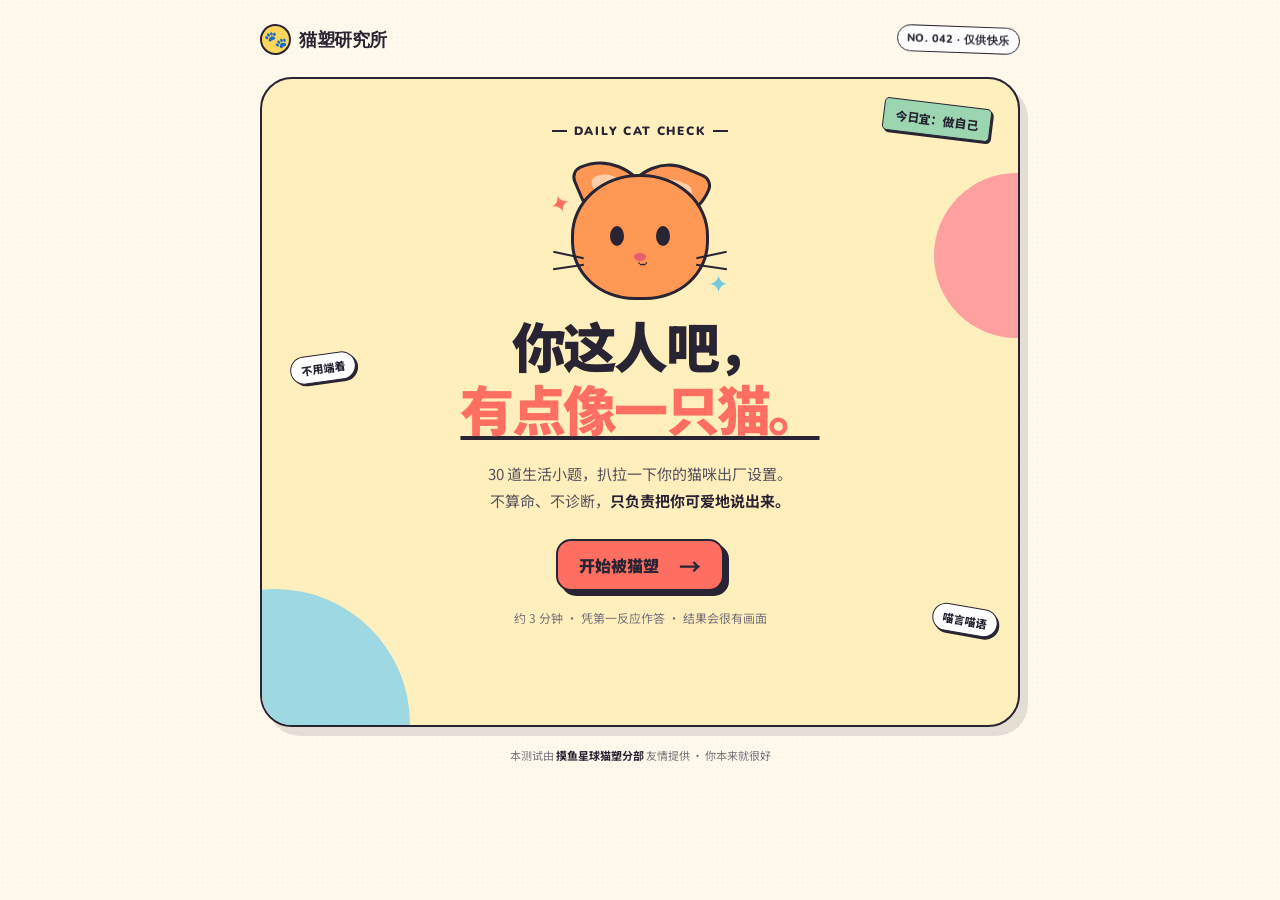
==== index.html @ be6c3469 "Add files via upload" ====
<!doctype html>
<html lang="zh-CN">
  <head>
    <meta charset="UTF-8" />
    <meta name="viewport" content="width=device-width, initial-scale=1.0" />
    <meta name="theme-color" content="#ff6f61" />
    <meta
      name="description"
      content="30 道日常小题，测测你是哪一种猫咪人格。仅供快乐参考。"
    />
    <title>今日份猫塑报告 · 猫咪人格测试</title>
    <link rel="preconnect" href="https://fonts.googleapis.com" />
    <link rel="preconnect" href="https://fonts.gstatic.com" crossorigin />
    <link
      href="https://fonts.googleapis.com/css2?family=Nunito:wght@600;700;800;900&family=Noto+Sans+SC:wght@400;500;600;700;800;900&display=swap"
      rel="stylesheet"
    />
    <link rel="stylesheet" href="styles.css" />
  </head>
  <body>
    <div class="grain" aria-hidden="true"></div>
    <main class="page-shell">
      <header class="site-header">
        <a class="brand" href="#top" aria-label="回到首页">
          <span class="brand-mark">🐾</span>
          <span>猫塑研究所</span>
        </a>
        <span class="header-tag">NO. 042 · 仅供快乐</span>
      </header>

      <section class="panel intro-panel view is-active" id="intro-view" aria-labelledby="main-title">
        <div class="sticker sticker-top">今日宜：做自己</div>
        <p class="eyebrow"><span></span> DAILY CAT CHECK <span></span></p>
        <div class="hero-cat" aria-hidden="true">
          <div class="cat-ear ear-left"></div>
          <div class="cat-ear ear-right"></div>
          <div class="cat-face">
            <i class="eye eye-left"></i><i class="eye eye-right"></i>
            <i class="nose"></i>
            <i class="whisker w1"></i><i class="whisker w2"></i>
            <i class="whisker w3"></i><i class="whisker w4"></i>
          </div>
          <div class="sparkle sparkle-one">✦</div>
          <div class="sparkle sparkle-two">✦</div>
        </div>
        <h1 id="main-title">你这人吧，<br /><em>有点像一只猫。</em></h1>
        <p class="intro-copy">30 道生活小题，扒拉一下你的猫咪出厂设置。<br />不算命、不诊断，<b>只负责把你可爱地说出来。</b></p>
        <button class="primary-button" id="start-button" type="button">
          <span>开始被猫塑</span><b>→</b>
        </button>
        <p class="tiny-note">约 3 分钟 · 凭第一反应作答 · 结果会很有画面</p>
        <div class="floating-label label-left">不用端着</div>
        <div class="floating-label label-right">喵言喵语</div>
      </section>

      <section class="panel quiz-panel view" id="quiz-view" aria-live="polite" aria-labelledby="question-title">
        <div class="quiz-topbar">
          <button class="back-button" id="back-button" type="button" aria-label="上一题">←</button>
          <div class="progress-wrap">
            <div class="progress-meta"><span id="question-count">01 / 30</span><span id="progress-text">刚进猫门</span></div>
            <div class="progress-track"><div class="progress-value" id="progress-value"></div></div>
          </div>
          <span class="paws" aria-hidden="true">🐾</span>
        </div>
        <div class="question-card" id="question-card">
          <div class="question-number" id="question-number">Q01</div>
          <h2 id="question-title"></h2>
          <p class="question-hint">第一反应，别让理智开会。</p>
          <div class="options" id="options" role="radiogroup" aria-label="答案选项"></div>
        </div>
      </section>

      <section class="panel result-panel view" id="result-view" aria-labelledby="result-title">
        <div class="result-topline"><span>你的猫塑报告已送达</span><i></i><span>请查收</span></div>
        <div class="result-badge" id="result-badge">MOOD: 软乎乎</div>
        <div class="result-cat" id="result-cat" aria-hidden="true">🐈</div>
        <p class="result-kicker">你是</p>
        <h2 id="result-title">一只猫咪</h2>
        <p class="result-subtitle" id="result-subtitle"></p>
        <div class="result-card">
          <span class="quote-mark">“</span>
          <p id="result-description"></p>
        </div>
        <div class="tip-section">
          <p class="section-label">给这只猫的投喂建议</p>
          <ul id="result-tips"></ul>
        </div>
        <div class="mix-section">
          <div class="mix-heading"><span>你的猫咪配方</span><small>偶尔串台也很正常</small></div>
          <div id="mix-bars"></div>
        </div>
        <div class="result-actions">
          <button class="secondary-button" id="restart-button" type="button">再测一次 ↻</button>
          <button class="primary-button compact" id="share-button" type="button">复制我的报告</button>
        </div>
        <p class="share-status" id="share-status" role="status"></p>
      </section>
    </main>
    <footer>本测试由 <b>摸鱼星球猫塑分部</b> 友情提供 · 你本来就很好</footer>
    <script src="script.js"></script>
  </body>
</html>
---- styles.css ----
:root {
  --ink: #292433;
  --paper: #fff9ec;
  --cream: #fff2d5;
  --coral: #ff6f61;
  --orange: #ff9d42;
  --yellow: #ffd65c;
  --blue: #77c8dc;
  --mint: #9bd6b1;
  --line: rgba(41, 36, 51, 0.16);
  --shadow: 5px 5px 0 var(--ink);
  --soft-shadow: 8px 9px 0 rgba(41, 36, 51, 0.12);
}

* { box-sizing: border-box; }
html { min-height: 100%; }
body {
  min-width: 320px;
  min-height: 100vh;
  margin: 0;
  color: var(--ink);
  background: var(--paper);
  font-family: "Noto Sans SC", system-ui, sans-serif;
  overflow-x: hidden;
}
button { font: inherit; }
.grain {
  position: fixed; inset: 0; z-index: -1; opacity: .28; pointer-events: none;
  background-image: radial-gradient(rgba(41,36,51,.14) .65px, transparent .8px);
  background-size: 5px 5px;
}
.page-shell { width: min(100% - 32px, 760px); margin: 0 auto; padding: 24px 0 20px; }
.site-header { display: flex; align-items: center; justify-content: space-between; margin-bottom: 22px; }
.brand { color: var(--ink); display: flex; align-items: center; gap: 8px; font-family: Nunito, sans-serif; font-size: 18px; font-weight: 900; text-decoration: none; letter-spacing: -.5px; }
.brand-mark { display: grid; width: 31px; height: 31px; place-items: center; border: 2px solid var(--ink); border-radius: 50%; background: var(--yellow); transform: rotate(-12deg); }
.header-tag { padding: 5px 9px; border: 1.5px solid var(--ink); border-radius: 20px; font: 800 11px Nunito, sans-serif; letter-spacing: .4px; transform: rotate(2deg); background: #fff; }
.panel { display: none; min-height: 650px; position: relative; overflow: hidden; }
.panel.is-active { display: flex; animation: appear .4s ease both; }
@keyframes appear { from { opacity: 0; transform: translateY(12px); } to { opacity: 1; transform: none; } }

/* Intro */
.intro-panel { align-items: center; flex-direction: column; padding: 44px 28px 35px; text-align: center; border: 2px solid var(--ink); border-radius: 32px; background: #ffefbd; box-shadow: var(--soft-shadow); }
.intro-panel::before, .intro-panel::after { content: ""; position: absolute; border-radius: 50%; z-index: 0; }
.intro-panel::before { width: 270px; height: 270px; left: -122px; bottom: -134px; background: #9ed9e3; }
.intro-panel::after { width: 165px; height: 165px; right: -81px; top: 94px; background: #ffa0a0; }
.intro-panel > * { position: relative; z-index: 1; }
.sticker { position: absolute !important; top: 24px; right: 27px; padding: 7px 11px; border: 1.5px solid var(--ink); border-radius: 5px; background: var(--mint); font-size: 12px; font-weight: 800; transform: rotate(7deg); box-shadow: 2px 2px 0 var(--ink); }
.eyebrow { display: flex; align-items: center; gap: 7px; margin: 0; font: 900 12px Nunito, sans-serif; letter-spacing: 1.7px; }
.eyebrow span { display: block; width: 15px; height: 2px; background: var(--ink); }
.hero-cat { width: 176px; height: 156px; margin: 10px 0 8px; position: relative; }
.cat-face { position: absolute; width: 138px; height: 126px; top: 25px; left: 19px; border: 3px solid var(--ink); border-radius: 49% 49% 46% 46%; background: #ff9855; z-index: 2; }
.cat-ear { position: absolute; width: 64px; height: 77px; top: 6px; border: 3px solid var(--ink); border-radius: 14px 58px 10px 53px; background: #ff9855; z-index: 1; }
.ear-left { left: 29px; transform: rotate(-23deg); }.ear-right { right: 29px; transform: rotate(113deg); }
.cat-ear::after { content: ""; position: absolute; width: 30px; height: 39px; inset: 13px; border-radius: 9px 30px 9px 30px; background: #ffcfac; }
.eye { position: absolute; top: 49px; width: 14px; height: 20px; border-radius: 50%; background: var(--ink); }.eye-left { left: 36px; }.eye-right { right: 36px; }
.nose { position: absolute; width: 12px; height: 8px; top: 76px; left: 60px; border-radius: 50% 50% 55% 55%; background: #e65c70; }
.nose::after { content: "⌣"; position: absolute; top: -1px; left: 3px; font-style: normal; font-size: 23px; line-height: 18px; }
.whisker { position: absolute; width: 31px; height: 2px; top: 77px; background: var(--ink); }.w1 { left: -21px; transform: rotate(12deg); }.w2 { left: -21px; top: 89px; transform: rotate(-8deg); }.w3 { right: -21px; transform: rotate(-12deg); }.w4 { right: -21px; top: 89px; transform: rotate(8deg); }
.sparkle { position: absolute; color: var(--coral); font-size: 25px; font-weight: 900; }.sparkle-one { left: -3px; top: 35px; transform: rotate(-19deg); }.sparkle-two { right: -1px; bottom: 5px; color: var(--blue); }
h1 { max-width: 570px; margin: 0; font-size: clamp(33px, 7vw, 54px); line-height: 1.17; letter-spacing: -2.7px; font-weight: 900; }
h1 em { color: var(--coral); font-style: normal; text-decoration: underline 4px var(--ink); text-underline-offset: 5px; }
.intro-copy { margin: 21px 0 25px; color: #56505d; font-size: 15px; line-height: 1.8; }.intro-copy b { color: var(--ink); }
.primary-button, .secondary-button { min-height: 52px; border: 2px solid var(--ink); border-radius: 15px; padding: 0 21px; cursor: pointer; font-weight: 900; transition: transform .16s ease, box-shadow .16s ease; }
.primary-button { display: inline-flex; align-items: center; justify-content: center; gap: 20px; color: var(--ink); background: var(--coral); box-shadow: var(--shadow); }.primary-button b { font-size: 22px; line-height: 1; }.primary-button:hover, .secondary-button:hover { transform: translate(2px, 2px); box-shadow: 2px 2px 0 var(--ink); }.primary-button:active, .secondary-button:active { transform: translate(5px, 5px); box-shadow: none; }
.tiny-note { margin: 18px 0 0; color: #77717b; font-size: 12px; }.floating-label { position: absolute !important; padding: 5px 10px; border: 1.5px solid var(--ink); border-radius: 20px; background: white; font-size: 11px; font-weight: 800; box-shadow: 2px 2px 0 var(--ink); }.label-left { left: 28px; top: 275px; transform: rotate(-8deg); }.label-right { right: 20px; bottom: 91px; transform: rotate(10deg); }

/* Quiz */
.quiz-panel { flex-direction: column; padding: 28px; border: 2px solid var(--ink); border-radius: 32px; background: #fff; box-shadow: var(--soft-shadow); }
.quiz-topbar { display: grid; grid-template-columns: 42px 1fr 28px; align-items: center; gap: 13px; }.back-button { width: 42px; height: 42px; border: 1.5px solid var(--ink); border-radius: 50%; background: var(--cream); cursor: pointer; font-weight: 900; font-size: 20px; transition: transform .15s; }.back-button:disabled { opacity: .35; cursor: default; }.back-button:not(:disabled):hover { transform: translateX(-3px); }
.progress-meta { display: flex; justify-content: space-between; margin-bottom: 7px; font: 800 12px Nunito, sans-serif; }.progress-meta span:last-child { color: var(--coral); }.progress-track { height: 9px; overflow: hidden; border: 1.5px solid var(--ink); border-radius: 50px; background: #f3eee5; }.progress-value { width: 3.33%; height: 100%; border-radius: inherit; background: var(--coral); transition: width .35s ease; }.paws { font-size: 20px; transform: rotate(-18deg); }
.question-card { width: 100%; max-width: 570px; margin: auto; padding: 19px 0 10px; }.question-number { display: inline-flex; margin-bottom: 16px; padding: 5px 9px; border-radius: 7px; color: white; background: var(--ink); font: 800 12px Nunito, sans-serif; letter-spacing: 1px; }.question-card h2 { min-height: 74px; margin: 0; font-size: clamp(25px, 5.5vw, 36px); line-height: 1.32; letter-spacing: -1.6px; }.question-hint { margin: 9px 0 25px; color: #817985; font-size: 13px; }
.options { display: grid; gap: 12px; }.option { display: flex; align-items: center; width: 100%; min-height: 59px; padding: 11px 15px; border: 1.7px solid var(--ink); border-radius: 16px; color: var(--ink); background: #fffdf8; box-shadow: 3px 3px 0 rgba(41,36,51,.13); cursor: pointer; text-align: left; transition: transform .16s ease, background .16s ease, box-shadow .16s ease; }.option:hover { background: var(--cream); transform: translate(-2px, -2px); box-shadow: 5px 5px 0 var(--ink); }.option.selected { background: var(--yellow); transform: translate(2px, 2px); box-shadow: 1px 1px 0 var(--ink); }.option-letter { flex: 0 0 26px; display: grid; width: 26px; height: 26px; place-items: center; margin-right: 11px; border: 1.5px solid var(--ink); border-radius: 50%; background: #fff; font: 900 12px Nunito, sans-serif; }.option-text { font-size: 15px; line-height: 1.45; font-weight: 600; }

/* Result */
.result-panel { align-items: center; flex-direction: column; padding: 30px 28px 28px; border: 2px solid var(--ink); border-radius: 32px; background: #fcf9f0; box-shadow: var(--soft-shadow); text-align: center; }.result-panel::before { content: ""; position: absolute; width: 280px; height: 280px; right: -130px; top: 88px; border-radius: 50%; background: #ffd6bd; }.result-panel > * { position: relative; z-index: 1; }.result-topline { display: flex; width: 100%; align-items: center; justify-content: center; gap: 9px; color: #6e6772; font: 800 11px Nunito, sans-serif; letter-spacing: .5px; }.result-topline i { width: 28px; height: 1px; background: var(--ink); }.result-badge { margin-top: 16px; padding: 6px 12px; border: 1.5px solid var(--ink); border-radius: 20px; background: var(--yellow); box-shadow: 2px 2px 0 var(--ink); font: 900 11px Nunito, sans-serif; letter-spacing: 1px; transform: rotate(-3deg); }.result-cat { display: grid; width: 116px; height: 116px; place-items: center; margin: 15px 0 1px; border: 2px solid var(--ink); border-radius: 41% 51% 45% 49%; background: var(--orange); box-shadow: 5px 5px 0 var(--ink); font-size: 62px; transform: rotate(-4deg); }.result-kicker { margin: 0; color: var(--coral); font-size: 13px; font-weight: 800; }.result-panel h2 { margin: 3px 0 0; font-size: clamp(32px, 7vw, 46px); line-height: 1.2; letter-spacing: -2px; }.result-subtitle { margin: 9px 0 17px; font-size: 14px; font-weight: 700; }.result-card { width: 100%; padding: 15px 20px 16px 27px; border: 1.5px solid var(--ink); border-radius: 17px; background: white; text-align: left; box-shadow: 3px 3px 0 rgba(41,36,51,.13); }.quote-mark { position: absolute; margin: -8px 0 0 -17px; color: var(--coral); font: 900 43px Georgia, serif; }.result-card p { margin: 0; font-size: 14px; line-height: 1.8; }.tip-section, .mix-section { width: 100%; text-align: left; }.tip-section { margin-top: 21px; }.section-label { margin: 0 0 9px; font-size: 13px; font-weight: 900; }.tip-section ul { display: grid; gap: 7px; padding: 0; margin: 0; list-style: none; }.tip-section li { padding: 8px 10px; border-radius: 10px; background: #eaf5e9; font-size: 13px; line-height: 1.55; }.tip-section li::before { content: "🐟"; margin-right: 7px; font-size: 13px; }.mix-section { margin-top: 21px; }.mix-heading { display: flex; align-items: baseline; justify-content: space-between; margin-bottom: 9px; font-size: 13px; font-weight: 900; }.mix-heading small { color: #867f88; font-size: 10px; font-weight: 600; }.mix-row { display: grid; grid-template-columns: 64px 1fr 34px; align-items: center; gap: 8px; margin-top: 7px; font-size: 11px; font-weight: 700; }.mix-track { height: 9px; overflow: hidden; border-radius: 10px; background: #e8e2d7; }.mix-fill { height: 100%; border-radius: inherit; transition: width .8s cubic-bezier(.34,1.56,.64,1); }.mix-row b { font-family: Nunito, sans-serif; text-align: right; }
.result-actions { display: flex; width: 100%; gap: 10px; margin-top: 25px; }.result-actions button { flex: 1; padding: 0 10px; font-size: 13px; white-space: nowrap; }.secondary-button { background: #fff; box-shadow: 3px 3px 0 var(--ink); }.primary-button.compact { gap: 0; min-height: 48px; box-shadow: 3px 3px 0 var(--ink); }.share-status { min-height: 18px; margin: 11px 0 0; color: #4a855c; font-size: 12px; font-weight: 700; }
footer { padding-bottom: 20px; color: #77717a; text-align: center; font-size: 11px; } footer b { color: var(--ink); }

@media (max-width: 480px) { .page-shell { width: min(100% - 20px, 760px); padding-top: 12px; }.site-header { margin-bottom: 13px; }.header-tag { font-size: 9px; }.panel { min-height: 610px; border-radius: 25px; }.intro-panel { padding: 40px 20px 30px; }.sticker { top: 18px; right: 15px; }.label-left { left: 12px; top: 264px; }.label-right { right: 12px; bottom: 77px; }.quiz-panel, .result-panel { padding: 22px 18px; }.question-card h2 { min-height: 91px; }.option { min-height: 55px; }.option-text { font-size: 14px; }.result-actions { gap: 8px; }.result-actions button { font-size: 12px; } }
@media (prefers-reduced-motion: reduce) { *, *::before, *::after { animation-duration: .01ms !important; transition-duration: .01ms !important; } }
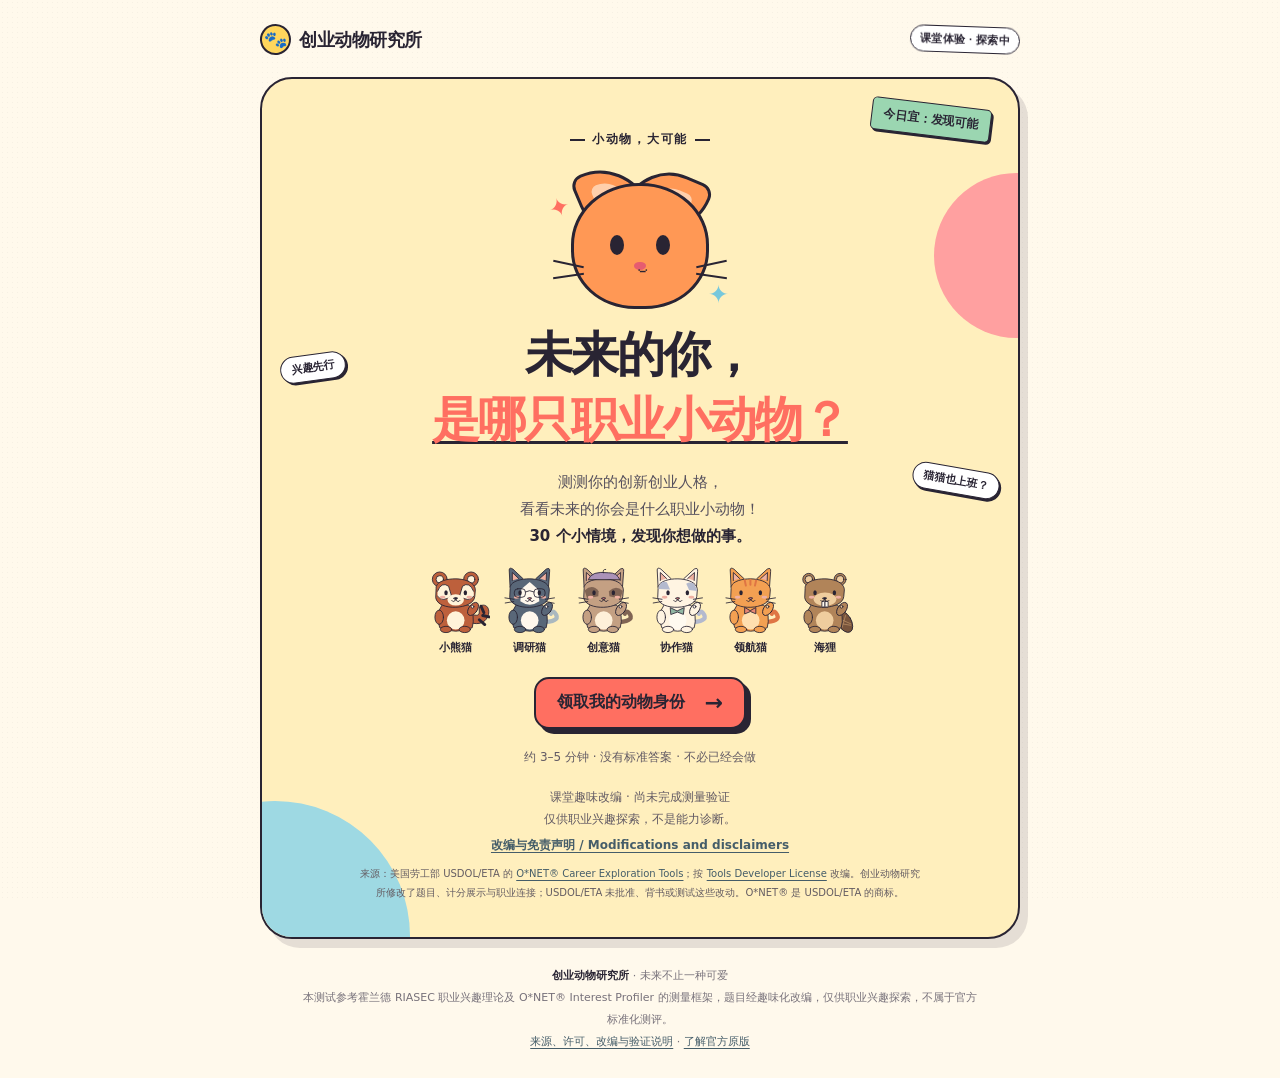
==== commit 2c46f156: "Add files via upload" ====
--- a/index.html
+++ b/index.html
@@ -1,102 +1,130 @@
-<!doctype html>
-<html lang="zh-CN">
-  <head>
-    <meta charset="UTF-8" />
-    <meta name="viewport" content="width=device-width, initial-scale=1.0" />
-    <meta name="theme-color" content="#ff6f61" />
-    <meta
-      name="description"
-      content="30 道日常小题，测测你是哪一种猫咪人格。仅供快乐参考。"
-    />
-    <title>今日份猫塑报告 · 猫咪人格测试</title>
-    <link rel="preconnect" href="https://fonts.googleapis.com" />
-    <link rel="preconnect" href="https://fonts.gstatic.com" crossorigin />
-    <link
-      href="https://fonts.googleapis.com/css2?family=Nunito:wght@600;700;800;900&family=Noto+Sans+SC:wght@400;500;600;700;800;900&display=swap"
-      rel="stylesheet"
-    />
-    <link rel="stylesheet" href="styles.css" />
-  </head>
-  <body>
-    <div class="grain" aria-hidden="true"></div>
-    <main class="page-shell">
-      <header class="site-header">
-        <a class="brand" href="#top" aria-label="回到首页">
-          <span class="brand-mark">🐾</span>
-          <span>猫塑研究所</span>
-        </a>
-        <span class="header-tag">NO. 042 · 仅供快乐</span>
-      </header>
-
-      <section class="panel intro-panel view is-active" id="intro-view" aria-labelledby="main-title">
-        <div class="sticker sticker-top">今日宜：做自己</div>
-        <p class="eyebrow"><span></span> DAILY CAT CHECK <span></span></p>
-        <div class="hero-cat" aria-hidden="true">
-          <div class="cat-ear ear-left"></div>
-          <div class="cat-ear ear-right"></div>
-          <div class="cat-face">
-            <i class="eye eye-left"></i><i class="eye eye-right"></i>
-            <i class="nose"></i>
-            <i class="whisker w1"></i><i class="whisker w2"></i>
-            <i class="whisker w3"></i><i class="whisker w4"></i>
-          </div>
-          <div class="sparkle sparkle-one">✦</div>
-          <div class="sparkle sparkle-two">✦</div>
-        </div>
-        <h1 id="main-title">你这人吧，<br /><em>有点像一只猫。</em></h1>
-        <p class="intro-copy">30 道生活小题，扒拉一下你的猫咪出厂设置。<br />不算命、不诊断，<b>只负责把你可爱地说出来。</b></p>
-        <button class="primary-button" id="start-button" type="button">
-          <span>开始被猫塑</span><b>→</b>
-        </button>
-        <p class="tiny-note">约 3 分钟 · 凭第一反应作答 · 结果会很有画面</p>
-        <div class="floating-label label-left">不用端着</div>
-        <div class="floating-label label-right">喵言喵语</div>
-      </section>
-
-      <section class="panel quiz-panel view" id="quiz-view" aria-live="polite" aria-labelledby="question-title">
-        <div class="quiz-topbar">
-          <button class="back-button" id="back-button" type="button" aria-label="上一题">←</button>
-          <div class="progress-wrap">
-            <div class="progress-meta"><span id="question-count">01 / 30</span><span id="progress-text">刚进猫门</span></div>
-            <div class="progress-track"><div class="progress-value" id="progress-value"></div></div>
-          </div>
-          <span class="paws" aria-hidden="true">🐾</span>
-        </div>
-        <div class="question-card" id="question-card">
-          <div class="question-number" id="question-number">Q01</div>
-          <h2 id="question-title"></h2>
-          <p class="question-hint">第一反应，别让理智开会。</p>
-          <div class="options" id="options" role="radiogroup" aria-label="答案选项"></div>
-        </div>
-      </section>
-
-      <section class="panel result-panel view" id="result-view" aria-labelledby="result-title">
-        <div class="result-topline"><span>你的猫塑报告已送达</span><i></i><span>请查收</span></div>
-        <div class="result-badge" id="result-badge">MOOD: 软乎乎</div>
-        <div class="result-cat" id="result-cat" aria-hidden="true">🐈</div>
-        <p class="result-kicker">你是</p>
-        <h2 id="result-title">一只猫咪</h2>
-        <p class="result-subtitle" id="result-subtitle"></p>
-        <div class="result-card">
-          <span class="quote-mark">“</span>
-          <p id="result-description"></p>
-        </div>
-        <div class="tip-section">
-          <p class="section-label">给这只猫的投喂建议</p>
-          <ul id="result-tips"></ul>
-        </div>
-        <div class="mix-section">
-          <div class="mix-heading"><span>你的猫咪配方</span><small>偶尔串台也很正常</small></div>
-          <div id="mix-bars"></div>
-        </div>
-        <div class="result-actions">
-          <button class="secondary-button" id="restart-button" type="button">再测一次 ↻</button>
-          <button class="primary-button compact" id="share-button" type="button">复制我的报告</button>
-        </div>
-        <p class="share-status" id="share-status" role="status"></p>
-      </section>
-    </main>
-    <footer>本测试由 <b>摸鱼星球猫塑分部</b> 友情提供 · 你本来就很好</footer>
-    <script src="script.js"></script>
-  </body>
-</html>
+<!doctype html>
+<html lang="zh-CN">
+  <head>
+    <meta charset="UTF-8" />
+    <meta name="viewport" content="width=device-width, initial-scale=1.0" />
+    <meta name="theme-color" content="#ff6f61" />
+    <meta
+      name="description"
+      content="创业动物研究所：30道趣味情境题、六种RIASEC动物角色和可互动职业星图。仅供职业兴趣探索。"
+    />
+    <title>创业动物研究所 · 发现你的职业兴趣</title>
+    <link rel="icon" href="favicon.svg" type="image/svg+xml" />
+    <link rel="stylesheet" href="styles.css" />
+  </head>
+  <body>
+    <div class="grain" aria-hidden="true"></div>
+    <main class="page-shell">
+      <header class="site-header">
+        <a class="brand" href="#top" id="home-link" aria-label="回到首页，保留当前进度">
+          <span class="brand-mark">🐾</span>
+          <span>创业动物研究所</span>
+        </a>
+        <span class="header-tag">课堂体验 · 探索中</span>
+      </header>
+
+      <section class="panel intro-panel view is-active" id="intro-view" aria-labelledby="main-title">
+        <div class="sticker sticker-top">今日宜：发现可能</div>
+        <p class="eyebrow"><span></span> 小动物，大可能 <span></span></p>
+        <div class="hero-cat" aria-hidden="true">
+          <div class="cat-ear ear-left"></div>
+          <div class="cat-ear ear-right"></div>
+          <div class="cat-face">
+            <i class="eye eye-left"></i><i class="eye eye-right"></i>
+            <i class="nose"></i>
+            <i class="whisker w1"></i><i class="whisker w2"></i>
+            <i class="whisker w3"></i><i class="whisker w4"></i>
+          </div>
+          <div class="sparkle sparkle-one">✦</div>
+          <div class="sparkle sparkle-two">✦</div>
+        </div>
+        <h1 id="main-title" tabindex="-1">未来的你，<br /><em>是哪只职业小动物？</em></h1>
+        <p class="intro-copy">测测你的创新创业人格，<br />看看未来的你会是什么职业小动物！<br /><b>30 个小情境，发现你想做的事。</b></p>
+        <div class="animal-roll" id="animal-roll" aria-label="六位研究所成员"></div>
+        <button class="primary-button" id="start-button" type="button">
+          <span>领取我的动物身份</span><b>→</b>
+        </button>
+        <p class="tiny-note">约 3–5 分钟 · 没有标准答案 · 不必已经会做</p>
+        <p class="save-note" id="save-note" role="status"></p>
+        <div class="floating-label label-left">兴趣先行</div>
+        <div class="floating-label label-right">猫猫也上班？</div>
+        <p class="intro-disclaimer">课堂趣味改编 · 尚未完成测量验证<br />仅供职业兴趣探索，不是能力诊断。</p>
+        <a class="notice-link" href="modifications.html">改编与免责声明 / Modifications and disclaimers</a>
+        <p class="license-launch">来源：美国劳工部 USDOL/ETA 的 <a href="https://www.onetcenter.org/IP.html" target="_blank" rel="noopener">O*NET® Career Exploration Tools</a>；按 <a href="https://www.onetcenter.org/license_toolsdev.html" target="_blank" rel="noopener">Tools Developer License</a> 改编。创业动物研究所修改了题目、计分展示与职业连接；USDOL/ETA 未批准、背书或测试这些改动。O*NET® 是 USDOL/ETA 的商标。</p>
+      </section>
+
+      <section class="panel quiz-panel view" id="quiz-view" aria-live="polite" aria-labelledby="question-title">
+        <div class="quiz-topbar">
+          <button class="back-button" id="back-button" type="button" aria-label="上一题">←</button>
+          <div class="progress-wrap">
+            <div class="progress-meta"><span id="question-count">01 / 30</span><span id="progress-text">推开研究所的门</span></div>
+            <div class="progress-track" id="progress-track" role="progressbar" aria-label="答题进度" aria-valuemin="0" aria-valuemax="30" aria-valuenow="0"><div class="progress-value" id="progress-value"></div></div>
+          </div>
+          <span class="paws" aria-hidden="true">🐾</span>
+        </div>
+        <div class="question-card" id="question-card">
+          <div class="question-number" id="question-number">Q01</div>
+          <p class="question-prompt">如果有机会做这件事，你会有多喜欢？</p>
+          <h2 id="question-title" tabindex="-1"></h2>
+          <p class="question-hint">选的是喜欢程度，不是会不会。凭第一反应就好。</p>
+          <div class="options" id="options" role="group" aria-label="选择兴趣程度，选后自动进入下一题"></div>
+          <p class="quiz-note">答题进度仅保存在这台设备，可返回上一题修改。</p>
+        </div>
+      </section>
+
+      <section class="panel result-panel view" id="result-view" aria-labelledby="result-title">
+        <div class="result-topline"><span>你的动物探索报告已送达</span><i></i><span>请查收</span></div>
+        <div class="result-badge" id="result-badge"></div>
+        <div class="result-cat" id="result-cat"></div>
+        <p class="result-kicker">这次先和它认识一下</p>
+        <h2 id="result-title" tabindex="-1"></h2>
+        <p class="result-subtitle" id="result-subtitle"></p>
+        <div class="result-card">
+          <span class="quote-mark">“</span>
+          <p id="result-description"></p>
+        </div>
+        <div class="keywords" id="result-keywords"></div>
+        <p class="team-role" id="team-role"></p>
+        <p class="tie-note" id="tie-note"></p>
+        <div class="tip-section">
+          <p class="section-label">给这只小动物的探索任务</p>
+          <ul id="result-tips"></ul>
+        </div>
+        <div class="mix-section">
+          <div class="mix-heading"><span>你的兴趣伙伴</span><small>你可以同时喜欢很多事</small></div>
+          <div id="mix-bars" class="interest-pills"></div>
+          <details class="scoring-note"><summary>并列时，动物怎么选？</summary><p>先比较六类的总兴趣；同分时依次比较“非常喜欢”和“比较喜欢”的次数，仍相同按 R、I、A、S、E、C 固定顺序先展示。所有同最高分的兴趣都会标出，前三项及第三名的同分项都能继续探索。这是展示规则，不代表能力差异。若各类都低于“一般”，会提示暂未发现明显吸引你的活动。</p></details>
+        </div>
+        <section class="career-section" aria-labelledby="map-title">
+          <div class="section-heading"><span class="small-sticker">下一站，看看可能</span><h3 id="map-title" tabindex="-1">你的职业星图</h3><p>点一颗职业星星，看看小动物上班的样子。</p></div>
+          <div class="map-switch" id="map-switch" role="group" aria-label="探索不同兴趣的职业"></div>
+          <p class="map-caption" id="map-caption"></p>
+          <div class="career-map" id="career-map">
+            <svg class="map-lines" viewBox="0 0 600 560" preserveAspectRatio="none" aria-hidden="true" id="map-lines"></svg>
+            <div class="map-orbit orbit-one" aria-hidden="true"></div><div class="map-orbit orbit-two" aria-hidden="true"></div>
+            <div class="map-center" id="map-center"></div>
+            <div id="career-nodes"></div>
+          </div>
+          <p class="explore-note">职业是探索起点，不是录用通知。兴趣不等于能力，也不限制你的选择。</p>
+        </section>
+        <section class="career-detail" id="career-detail" aria-labelledby="career-title" hidden>
+          <p class="scene-kicker" id="career-animal"></p><h3 id="career-title" tabindex="-1"></h3>
+          <div id="career-art"></div><p class="career-intro" id="career-intro"></p>
+          <dl class="career-facts"><dt>平时做什么</dt><dd id="career-work"></dd><dt>可以从这里开始</dt><dd id="career-learn"></dd></dl>
+          <p class="career-reference" id="career-reference"></p>
+          <div class="career-actions"><button class="secondary-button" id="return-map" type="button">返回职业图谱</button><button class="secondary-button" id="next-career" type="button">换一个职业</button></div>
+        </section>
+        <div class="result-actions">
+          <button class="secondary-button" id="restart-button" type="button">再测一次 ↻</button>
+          <button class="primary-button compact" id="share-button" type="button">复制我的报告</button>
+        </div>
+        <p class="share-status" id="share-status" role="status"></p>
+        <label class="copy-fallback" id="copy-fallback" hidden>可以选中并手动复制报告<textarea id="report-text" readonly rows="7"></textarea></label>
+      </section>
+    </main>
+    <footer><b>创业动物研究所</b> · 未来不止一种可爱<br />本测试参考霍兰德 RIASEC 职业兴趣理论及 O*NET® Interest Profiler 的测量框架，题目经趣味化改编，仅供职业兴趣探索，不属于官方标准化测评。<br /><a href="modifications.html">来源、许可、改编与验证说明</a> · <a href="https://onetinterestprofiler.org/" target="_blank" rel="noopener">了解官方原版</a></footer>
+    <script src="data.js"></script>
+    <script src="illustrations.js"></script>
+    <script src="script.js"></script>
+  </body>
+</html>
--- a/styles.css
+++ b/styles.css
@@ -1,80 +1,216 @@
-:root {
-  --ink: #292433;
-  --paper: #fff9ec;
-  --cream: #fff2d5;
-  --coral: #ff6f61;
-  --orange: #ff9d42;
-  --yellow: #ffd65c;
-  --blue: #77c8dc;
-  --mint: #9bd6b1;
-  --line: rgba(41, 36, 51, 0.16);
-  --shadow: 5px 5px 0 var(--ink);
-  --soft-shadow: 8px 9px 0 rgba(41, 36, 51, 0.12);
-}
-
-* { box-sizing: border-box; }
-html { min-height: 100%; }
-body {
-  min-width: 320px;
-  min-height: 100vh;
-  margin: 0;
-  color: var(--ink);
-  background: var(--paper);
-  font-family: "Noto Sans SC", system-ui, sans-serif;
-  overflow-x: hidden;
-}
-button { font: inherit; }
-.grain {
-  position: fixed; inset: 0; z-index: -1; opacity: .28; pointer-events: none;
-  background-image: radial-gradient(rgba(41,36,51,.14) .65px, transparent .8px);
-  background-size: 5px 5px;
-}
-.page-shell { width: min(100% - 32px, 760px); margin: 0 auto; padding: 24px 0 20px; }
-.site-header { display: flex; align-items: center; justify-content: space-between; margin-bottom: 22px; }
-.brand { color: var(--ink); display: flex; align-items: center; gap: 8px; font-family: Nunito, sans-serif; font-size: 18px; font-weight: 900; text-decoration: none; letter-spacing: -.5px; }
-.brand-mark { display: grid; width: 31px; height: 31px; place-items: center; border: 2px solid var(--ink); border-radius: 50%; background: var(--yellow); transform: rotate(-12deg); }
-.header-tag { padding: 5px 9px; border: 1.5px solid var(--ink); border-radius: 20px; font: 800 11px Nunito, sans-serif; letter-spacing: .4px; transform: rotate(2deg); background: #fff; }
-.panel { display: none; min-height: 650px; position: relative; overflow: hidden; }
-.panel.is-active { display: flex; animation: appear .4s ease both; }
-@keyframes appear { from { opacity: 0; transform: translateY(12px); } to { opacity: 1; transform: none; } }
-
-/* Intro */
-.intro-panel { align-items: center; flex-direction: column; padding: 44px 28px 35px; text-align: center; border: 2px solid var(--ink); border-radius: 32px; background: #ffefbd; box-shadow: var(--soft-shadow); }
-.intro-panel::before, .intro-panel::after { content: ""; position: absolute; border-radius: 50%; z-index: 0; }
-.intro-panel::before { width: 270px; height: 270px; left: -122px; bottom: -134px; background: #9ed9e3; }
-.intro-panel::after { width: 165px; height: 165px; right: -81px; top: 94px; background: #ffa0a0; }
-.intro-panel > * { position: relative; z-index: 1; }
-.sticker { position: absolute !important; top: 24px; right: 27px; padding: 7px 11px; border: 1.5px solid var(--ink); border-radius: 5px; background: var(--mint); font-size: 12px; font-weight: 800; transform: rotate(7deg); box-shadow: 2px 2px 0 var(--ink); }
-.eyebrow { display: flex; align-items: center; gap: 7px; margin: 0; font: 900 12px Nunito, sans-serif; letter-spacing: 1.7px; }
-.eyebrow span { display: block; width: 15px; height: 2px; background: var(--ink); }
-.hero-cat { width: 176px; height: 156px; margin: 10px 0 8px; position: relative; }
-.cat-face { position: absolute; width: 138px; height: 126px; top: 25px; left: 19px; border: 3px solid var(--ink); border-radius: 49% 49% 46% 46%; background: #ff9855; z-index: 2; }
-.cat-ear { position: absolute; width: 64px; height: 77px; top: 6px; border: 3px solid var(--ink); border-radius: 14px 58px 10px 53px; background: #ff9855; z-index: 1; }
-.ear-left { left: 29px; transform: rotate(-23deg); }.ear-right { right: 29px; transform: rotate(113deg); }
-.cat-ear::after { content: ""; position: absolute; width: 30px; height: 39px; inset: 13px; border-radius: 9px 30px 9px 30px; background: #ffcfac; }
-.eye { position: absolute; top: 49px; width: 14px; height: 20px; border-radius: 50%; background: var(--ink); }.eye-left { left: 36px; }.eye-right { right: 36px; }
-.nose { position: absolute; width: 12px; height: 8px; top: 76px; left: 60px; border-radius: 50% 50% 55% 55%; background: #e65c70; }
-.nose::after { content: "⌣"; position: absolute; top: -1px; left: 3px; font-style: normal; font-size: 23px; line-height: 18px; }
-.whisker { position: absolute; width: 31px; height: 2px; top: 77px; background: var(--ink); }.w1 { left: -21px; transform: rotate(12deg); }.w2 { left: -21px; top: 89px; transform: rotate(-8deg); }.w3 { right: -21px; transform: rotate(-12deg); }.w4 { right: -21px; top: 89px; transform: rotate(8deg); }
-.sparkle { position: absolute; color: var(--coral); font-size: 25px; font-weight: 900; }.sparkle-one { left: -3px; top: 35px; transform: rotate(-19deg); }.sparkle-two { right: -1px; bottom: 5px; color: var(--blue); }
-h1 { max-width: 570px; margin: 0; font-size: clamp(33px, 7vw, 54px); line-height: 1.17; letter-spacing: -2.7px; font-weight: 900; }
-h1 em { color: var(--coral); font-style: normal; text-decoration: underline 4px var(--ink); text-underline-offset: 5px; }
-.intro-copy { margin: 21px 0 25px; color: #56505d; font-size: 15px; line-height: 1.8; }.intro-copy b { color: var(--ink); }
-.primary-button, .secondary-button { min-height: 52px; border: 2px solid var(--ink); border-radius: 15px; padding: 0 21px; cursor: pointer; font-weight: 900; transition: transform .16s ease, box-shadow .16s ease; }
-.primary-button { display: inline-flex; align-items: center; justify-content: center; gap: 20px; color: var(--ink); background: var(--coral); box-shadow: var(--shadow); }.primary-button b { font-size: 22px; line-height: 1; }.primary-button:hover, .secondary-button:hover { transform: translate(2px, 2px); box-shadow: 2px 2px 0 var(--ink); }.primary-button:active, .secondary-button:active { transform: translate(5px, 5px); box-shadow: none; }
-.tiny-note { margin: 18px 0 0; color: #77717b; font-size: 12px; }.floating-label { position: absolute !important; padding: 5px 10px; border: 1.5px solid var(--ink); border-radius: 20px; background: white; font-size: 11px; font-weight: 800; box-shadow: 2px 2px 0 var(--ink); }.label-left { left: 28px; top: 275px; transform: rotate(-8deg); }.label-right { right: 20px; bottom: 91px; transform: rotate(10deg); }
-
-/* Quiz */
-.quiz-panel { flex-direction: column; padding: 28px; border: 2px solid var(--ink); border-radius: 32px; background: #fff; box-shadow: var(--soft-shadow); }
-.quiz-topbar { display: grid; grid-template-columns: 42px 1fr 28px; align-items: center; gap: 13px; }.back-button { width: 42px; height: 42px; border: 1.5px solid var(--ink); border-radius: 50%; background: var(--cream); cursor: pointer; font-weight: 900; font-size: 20px; transition: transform .15s; }.back-button:disabled { opacity: .35; cursor: default; }.back-button:not(:disabled):hover { transform: translateX(-3px); }
-.progress-meta { display: flex; justify-content: space-between; margin-bottom: 7px; font: 800 12px Nunito, sans-serif; }.progress-meta span:last-child { color: var(--coral); }.progress-track { height: 9px; overflow: hidden; border: 1.5px solid var(--ink); border-radius: 50px; background: #f3eee5; }.progress-value { width: 3.33%; height: 100%; border-radius: inherit; background: var(--coral); transition: width .35s ease; }.paws { font-size: 20px; transform: rotate(-18deg); }
-.question-card { width: 100%; max-width: 570px; margin: auto; padding: 19px 0 10px; }.question-number { display: inline-flex; margin-bottom: 16px; padding: 5px 9px; border-radius: 7px; color: white; background: var(--ink); font: 800 12px Nunito, sans-serif; letter-spacing: 1px; }.question-card h2 { min-height: 74px; margin: 0; font-size: clamp(25px, 5.5vw, 36px); line-height: 1.32; letter-spacing: -1.6px; }.question-hint { margin: 9px 0 25px; color: #817985; font-size: 13px; }
-.options { display: grid; gap: 12px; }.option { display: flex; align-items: center; width: 100%; min-height: 59px; padding: 11px 15px; border: 1.7px solid var(--ink); border-radius: 16px; color: var(--ink); background: #fffdf8; box-shadow: 3px 3px 0 rgba(41,36,51,.13); cursor: pointer; text-align: left; transition: transform .16s ease, background .16s ease, box-shadow .16s ease; }.option:hover { background: var(--cream); transform: translate(-2px, -2px); box-shadow: 5px 5px 0 var(--ink); }.option.selected { background: var(--yellow); transform: translate(2px, 2px); box-shadow: 1px 1px 0 var(--ink); }.option-letter { flex: 0 0 26px; display: grid; width: 26px; height: 26px; place-items: center; margin-right: 11px; border: 1.5px solid var(--ink); border-radius: 50%; background: #fff; font: 900 12px Nunito, sans-serif; }.option-text { font-size: 15px; line-height: 1.45; font-weight: 600; }
-
-/* Result */
-.result-panel { align-items: center; flex-direction: column; padding: 30px 28px 28px; border: 2px solid var(--ink); border-radius: 32px; background: #fcf9f0; box-shadow: var(--soft-shadow); text-align: center; }.result-panel::before { content: ""; position: absolute; width: 280px; height: 280px; right: -130px; top: 88px; border-radius: 50%; background: #ffd6bd; }.result-panel > * { position: relative; z-index: 1; }.result-topline { display: flex; width: 100%; align-items: center; justify-content: center; gap: 9px; color: #6e6772; font: 800 11px Nunito, sans-serif; letter-spacing: .5px; }.result-topline i { width: 28px; height: 1px; background: var(--ink); }.result-badge { margin-top: 16px; padding: 6px 12px; border: 1.5px solid var(--ink); border-radius: 20px; background: var(--yellow); box-shadow: 2px 2px 0 var(--ink); font: 900 11px Nunito, sans-serif; letter-spacing: 1px; transform: rotate(-3deg); }.result-cat { display: grid; width: 116px; height: 116px; place-items: center; margin: 15px 0 1px; border: 2px solid var(--ink); border-radius: 41% 51% 45% 49%; background: var(--orange); box-shadow: 5px 5px 0 var(--ink); font-size: 62px; transform: rotate(-4deg); }.result-kicker { margin: 0; color: var(--coral); font-size: 13px; font-weight: 800; }.result-panel h2 { margin: 3px 0 0; font-size: clamp(32px, 7vw, 46px); line-height: 1.2; letter-spacing: -2px; }.result-subtitle { margin: 9px 0 17px; font-size: 14px; font-weight: 700; }.result-card { width: 100%; padding: 15px 20px 16px 27px; border: 1.5px solid var(--ink); border-radius: 17px; background: white; text-align: left; box-shadow: 3px 3px 0 rgba(41,36,51,.13); }.quote-mark { position: absolute; margin: -8px 0 0 -17px; color: var(--coral); font: 900 43px Georgia, serif; }.result-card p { margin: 0; font-size: 14px; line-height: 1.8; }.tip-section, .mix-section { width: 100%; text-align: left; }.tip-section { margin-top: 21px; }.section-label { margin: 0 0 9px; font-size: 13px; font-weight: 900; }.tip-section ul { display: grid; gap: 7px; padding: 0; margin: 0; list-style: none; }.tip-section li { padding: 8px 10px; border-radius: 10px; background: #eaf5e9; font-size: 13px; line-height: 1.55; }.tip-section li::before { content: "🐟"; margin-right: 7px; font-size: 13px; }.mix-section { margin-top: 21px; }.mix-heading { display: flex; align-items: baseline; justify-content: space-between; margin-bottom: 9px; font-size: 13px; font-weight: 900; }.mix-heading small { color: #867f88; font-size: 10px; font-weight: 600; }.mix-row { display: grid; grid-template-columns: 64px 1fr 34px; align-items: center; gap: 8px; margin-top: 7px; font-size: 11px; font-weight: 700; }.mix-track { height: 9px; overflow: hidden; border-radius: 10px; background: #e8e2d7; }.mix-fill { height: 100%; border-radius: inherit; transition: width .8s cubic-bezier(.34,1.56,.64,1); }.mix-row b { font-family: Nunito, sans-serif; text-align: right; }
-.result-actions { display: flex; width: 100%; gap: 10px; margin-top: 25px; }.result-actions button { flex: 1; padding: 0 10px; font-size: 13px; white-space: nowrap; }.secondary-button { background: #fff; box-shadow: 3px 3px 0 var(--ink); }.primary-button.compact { gap: 0; min-height: 48px; box-shadow: 3px 3px 0 var(--ink); }.share-status { min-height: 18px; margin: 11px 0 0; color: #4a855c; font-size: 12px; font-weight: 700; }
-footer { padding-bottom: 20px; color: #77717a; text-align: center; font-size: 11px; } footer b { color: var(--ink); }
-
-@media (max-width: 480px) { .page-shell { width: min(100% - 20px, 760px); padding-top: 12px; }.site-header { margin-bottom: 13px; }.header-tag { font-size: 9px; }.panel { min-height: 610px; border-radius: 25px; }.intro-panel { padding: 40px 20px 30px; }.sticker { top: 18px; right: 15px; }.label-left { left: 12px; top: 264px; }.label-right { right: 12px; bottom: 77px; }.quiz-panel, .result-panel { padding: 22px 18px; }.question-card h2 { min-height: 91px; }.option { min-height: 55px; }.option-text { font-size: 14px; }.result-actions { gap: 8px; }.result-actions button { font-size: 12px; } }
-@media (prefers-reduced-motion: reduce) { *, *::before, *::after { animation-duration: .01ms !important; transition-duration: .01ms !important; } }
+:root {
+  --ink: #292433;
+  --paper: #fff9ec;
+  --cream: #fff2d5;
+  --coral: #ff6f61;
+  --orange: #ff9d42;
+  --yellow: #ffd65c;
+  --blue: #77c8dc;
+  --mint: #9bd6b1;
+  --line: rgba(41, 36, 51, 0.16);
+  --shadow: 5px 5px 0 var(--ink);
+  --soft-shadow: 8px 9px 0 rgba(41, 36, 51, 0.12);
+}
+
+* { box-sizing: border-box; }
+html { min-height: 100%; }
+body {
+  min-width: 320px;
+  min-height: 100vh;
+  margin: 0;
+  color: var(--ink);
+  background: var(--paper);
+  font-family: "Noto Sans SC", system-ui, sans-serif;
+  overflow-x: hidden;
+}
+button { font: inherit; }
+.grain {
+  position: fixed; inset: 0; z-index: -1; opacity: .28; pointer-events: none;
+  background-image: radial-gradient(rgba(41,36,51,.14) .65px, transparent .8px);
+  background-size: 5px 5px;
+}
+.page-shell { width: min(100% - 32px, 760px); margin: 0 auto; padding: 24px 0 20px; }
+.site-header { display: flex; align-items: center; justify-content: space-between; margin-bottom: 22px; }
+.brand { color: var(--ink); display: flex; align-items: center; gap: 8px; font-family: Nunito, sans-serif; font-size: 18px; font-weight: 900; text-decoration: none; letter-spacing: -.5px; }
+.brand-mark { display: grid; width: 31px; height: 31px; place-items: center; border: 2px solid var(--ink); border-radius: 50%; background: var(--yellow); transform: rotate(-12deg); }
+.header-tag { padding: 5px 9px; border: 1.5px solid var(--ink); border-radius: 20px; font: 800 11px Nunito, sans-serif; letter-spacing: .4px; transform: rotate(2deg); background: #fff; }
+.panel { display: none; min-height: 650px; position: relative; overflow: hidden; }
+.panel.is-active { display: flex; animation: appear .4s ease both; }
+@keyframes appear { from { opacity: 0; transform: translateY(12px); } to { opacity: 1; transform: none; } }
+
+/* Intro */
+.intro-panel { align-items: center; flex-direction: column; padding: 44px 28px 35px; text-align: center; border: 2px solid var(--ink); border-radius: 32px; background: #ffefbd; box-shadow: var(--soft-shadow); }
+.intro-panel::before, .intro-panel::after { content: ""; position: absolute; border-radius: 50%; z-index: 0; }
+.intro-panel::before { width: 270px; height: 270px; left: -122px; bottom: -134px; background: #9ed9e3; }
+.intro-panel::after { width: 165px; height: 165px; right: -81px; top: 94px; background: #ffa0a0; }
+.intro-panel > * { position: relative; z-index: 1; }
+.sticker { position: absolute !important; top: 24px; right: 27px; padding: 7px 11px; border: 1.5px solid var(--ink); border-radius: 5px; background: var(--mint); font-size: 12px; font-weight: 800; transform: rotate(7deg); box-shadow: 2px 2px 0 var(--ink); }
+.eyebrow { display: flex; align-items: center; gap: 7px; margin: 0; font: 900 12px Nunito, sans-serif; letter-spacing: 1.7px; }
+.eyebrow span { display: block; width: 15px; height: 2px; background: var(--ink); }
+.hero-cat { width: 176px; height: 156px; margin: 10px 0 8px; position: relative; }
+.cat-face { position: absolute; width: 138px; height: 126px; top: 25px; left: 19px; border: 3px solid var(--ink); border-radius: 49% 49% 46% 46%; background: #ff9855; z-index: 2; }
+.cat-ear { position: absolute; width: 64px; height: 77px; top: 6px; border: 3px solid var(--ink); border-radius: 14px 58px 10px 53px; background: #ff9855; z-index: 1; }
+.ear-left { left: 29px; transform: rotate(-23deg); }.ear-right { right: 29px; transform: rotate(113deg); }
+.cat-ear::after { content: ""; position: absolute; width: 30px; height: 39px; inset: 13px; border-radius: 9px 30px 9px 30px; background: #ffcfac; }
+.eye { position: absolute; top: 49px; width: 14px; height: 20px; border-radius: 50%; background: var(--ink); }.eye-left { left: 36px; }.eye-right { right: 36px; }
+.nose { position: absolute; width: 12px; height: 8px; top: 76px; left: 60px; border-radius: 50% 50% 55% 55%; background: #e65c70; }
+.nose::after { content: "⌣"; position: absolute; top: -1px; left: 3px; font-style: normal; font-size: 23px; line-height: 18px; }
+.whisker { position: absolute; width: 31px; height: 2px; top: 77px; background: var(--ink); }.w1 { left: -21px; transform: rotate(12deg); }.w2 { left: -21px; top: 89px; transform: rotate(-8deg); }.w3 { right: -21px; transform: rotate(-12deg); }.w4 { right: -21px; top: 89px; transform: rotate(8deg); }
+.sparkle { position: absolute; color: var(--coral); font-size: 25px; font-weight: 900; }.sparkle-one { left: -3px; top: 35px; transform: rotate(-19deg); }.sparkle-two { right: -1px; bottom: 5px; color: var(--blue); }
+h1 { max-width: 570px; margin: 0; font-size: clamp(33px, 7vw, 54px); line-height: 1.17; letter-spacing: -2.7px; font-weight: 900; }
+h1 em { color: var(--coral); font-style: normal; text-decoration: underline 4px var(--ink); text-underline-offset: 5px; }
+.intro-copy { margin: 21px 0 25px; color: #56505d; font-size: 15px; line-height: 1.8; }.intro-copy b { color: var(--ink); }
+.primary-button, .secondary-button { min-height: 52px; border: 2px solid var(--ink); border-radius: 15px; padding: 0 21px; cursor: pointer; font-weight: 900; transition: transform .16s ease, box-shadow .16s ease; }
+.primary-button { display: inline-flex; align-items: center; justify-content: center; gap: 20px; color: var(--ink); background: var(--coral); box-shadow: var(--shadow); }.primary-button b { font-size: 22px; line-height: 1; }.primary-button:hover, .secondary-button:hover { transform: translate(2px, 2px); box-shadow: 2px 2px 0 var(--ink); }.primary-button:active, .secondary-button:active { transform: translate(5px, 5px); box-shadow: none; }
+.tiny-note { margin: 18px 0 0; color: #77717b; font-size: 12px; }.floating-label { position: absolute !important; padding: 5px 10px; border: 1.5px solid var(--ink); border-radius: 20px; background: white; font-size: 11px; font-weight: 800; box-shadow: 2px 2px 0 var(--ink); }.label-left { left: 28px; top: 275px; transform: rotate(-8deg); }.label-right { right: 20px; bottom: 91px; transform: rotate(10deg); }
+
+/* Quiz */
+.quiz-panel { flex-direction: column; padding: 28px; border: 2px solid var(--ink); border-radius: 32px; background: #fff; box-shadow: var(--soft-shadow); }
+.quiz-topbar { display: grid; grid-template-columns: 42px 1fr 28px; align-items: center; gap: 13px; }.back-button { width: 42px; height: 42px; border: 1.5px solid var(--ink); border-radius: 50%; background: var(--cream); cursor: pointer; font-weight: 900; font-size: 20px; transition: transform .15s; }.back-button:disabled { opacity: .35; cursor: default; }.back-button:not(:disabled):hover { transform: translateX(-3px); }
+.progress-meta { display: flex; justify-content: space-between; margin-bottom: 7px; font: 800 12px Nunito, sans-serif; }.progress-meta span:last-child { color: var(--coral); }.progress-track { height: 9px; overflow: hidden; border: 1.5px solid var(--ink); border-radius: 50px; background: #f3eee5; }.progress-value { width: 3.33%; height: 100%; border-radius: inherit; background: var(--coral); transition: width .35s ease; }.paws { font-size: 20px; transform: rotate(-18deg); }
+.question-card { width: 100%; max-width: 570px; margin: auto; padding: 19px 0 10px; }.question-number { display: inline-flex; margin-bottom: 16px; padding: 5px 9px; border-radius: 7px; color: white; background: var(--ink); font: 800 12px Nunito, sans-serif; letter-spacing: 1px; }.question-card h2 { min-height: 74px; margin: 0; font-size: clamp(25px, 5.5vw, 36px); line-height: 1.32; letter-spacing: -1.6px; }.question-hint { margin: 9px 0 25px; color: #817985; font-size: 13px; }
+.options { display: grid; gap: 12px; }.option { display: flex; align-items: center; width: 100%; min-height: 59px; padding: 11px 15px; border: 1.7px solid var(--ink); border-radius: 16px; color: var(--ink); background: #fffdf8; box-shadow: 3px 3px 0 rgba(41,36,51,.13); cursor: pointer; text-align: left; transition: transform .16s ease, background .16s ease, box-shadow .16s ease; }.option:hover { background: var(--cream); transform: translate(-2px, -2px); box-shadow: 5px 5px 0 var(--ink); }.option.selected { background: var(--yellow); transform: translate(2px, 2px); box-shadow: 1px 1px 0 var(--ink); }.option-letter { flex: 0 0 26px; display: grid; width: 26px; height: 26px; place-items: center; margin-right: 11px; border: 1.5px solid var(--ink); border-radius: 50%; background: #fff; font: 900 12px Nunito, sans-serif; }.option-text { font-size: 15px; line-height: 1.45; font-weight: 600; }
+
+/* Result */
+.result-panel { align-items: center; flex-direction: column; padding: 30px 28px 28px; border: 2px solid var(--ink); border-radius: 32px; background: #fcf9f0; box-shadow: var(--soft-shadow); text-align: center; }.result-panel::before { content: ""; position: absolute; width: 280px; height: 280px; right: -130px; top: 88px; border-radius: 50%; background: #ffd6bd; }.result-panel > * { position: relative; z-index: 1; }.result-topline { display: flex; width: 100%; align-items: center; justify-content: center; gap: 9px; color: #6e6772; font: 800 11px Nunito, sans-serif; letter-spacing: .5px; }.result-topline i { width: 28px; height: 1px; background: var(--ink); }.result-badge { margin-top: 16px; padding: 6px 12px; border: 1.5px solid var(--ink); border-radius: 20px; background: var(--yellow); box-shadow: 2px 2px 0 var(--ink); font: 900 11px Nunito, sans-serif; letter-spacing: 1px; transform: rotate(-3deg); }.result-cat { display: grid; width: 116px; height: 116px; place-items: center; margin: 15px 0 1px; border: 2px solid var(--ink); border-radius: 41% 51% 45% 49%; background: var(--orange); box-shadow: 5px 5px 0 var(--ink); font-size: 62px; transform: rotate(-4deg); }.result-kicker { margin: 0; color: var(--coral); font-size: 13px; font-weight: 800; }.result-panel h2 { margin: 3px 0 0; font-size: clamp(32px, 7vw, 46px); line-height: 1.2; letter-spacing: -2px; }.result-subtitle { margin: 9px 0 17px; font-size: 14px; font-weight: 700; }.result-card { width: 100%; padding: 15px 20px 16px 27px; border: 1.5px solid var(--ink); border-radius: 17px; background: white; text-align: left; box-shadow: 3px 3px 0 rgba(41,36,51,.13); }.quote-mark { position: absolute; margin: -8px 0 0 -17px; color: var(--coral); font: 900 43px Georgia, serif; }.result-card p { margin: 0; font-size: 14px; line-height: 1.8; }.tip-section, .mix-section { width: 100%; text-align: left; }.tip-section { margin-top: 21px; }.section-label { margin: 0 0 9px; font-size: 13px; font-weight: 900; }.tip-section ul { display: grid; gap: 7px; padding: 0; margin: 0; list-style: none; }.tip-section li { padding: 8px 10px; border-radius: 10px; background: #eaf5e9; font-size: 13px; line-height: 1.55; }.tip-section li::before { content: "🐟"; margin-right: 7px; font-size: 13px; }.mix-section { margin-top: 21px; }.mix-heading { display: flex; align-items: baseline; justify-content: space-between; margin-bottom: 9px; font-size: 13px; font-weight: 900; }.mix-heading small { color: #867f88; font-size: 10px; font-weight: 600; }.mix-row { display: grid; grid-template-columns: 64px 1fr 34px; align-items: center; gap: 8px; margin-top: 7px; font-size: 11px; font-weight: 700; }.mix-track { height: 9px; overflow: hidden; border-radius: 10px; background: #e8e2d7; }.mix-fill { height: 100%; border-radius: inherit; transition: width .8s cubic-bezier(.34,1.56,.64,1); }.mix-row b { font-family: Nunito, sans-serif; text-align: right; }
+.result-actions { display: flex; width: 100%; gap: 10px; margin-top: 25px; }.result-actions button { flex: 1; padding: 0 10px; font-size: 13px; white-space: nowrap; }.secondary-button { background: #fff; box-shadow: 3px 3px 0 var(--ink); }.primary-button.compact { gap: 0; min-height: 48px; box-shadow: 3px 3px 0 var(--ink); }.share-status { min-height: 18px; margin: 11px 0 0; color: #4a855c; font-size: 12px; font-weight: 700; }
+footer { padding-bottom: 20px; color: #77717a; text-align: center; font-size: 11px; } footer b { color: var(--ink); }
+
+@media (max-width: 480px) { .page-shell { width: min(100% - 20px, 760px); padding-top: 12px; }.site-header { margin-bottom: 13px; }.header-tag { font-size: 9px; }.panel { min-height: 610px; border-radius: 25px; }.intro-panel { padding: 40px 20px 30px; }.sticker { top: 18px; right: 15px; }.label-left { left: 12px; top: 264px; }.label-right { right: 12px; bottom: 77px; }.quiz-panel, .result-panel { padding: 22px 18px; }.question-card h2 { min-height: 91px; }.option { min-height: 55px; }.option-text { font-size: 14px; }.result-actions { gap: 8px; }.result-actions button { font-size: 12px; } }
+@media (prefers-reduced-motion: reduce) { *, *::before, *::after { animation-duration: .01ms !important; transition-duration: .01ms !important; } }
+
+/* 创业动物研究所扩展：原站颜色、纸张、粗描边与影子继续沿用。 */
+[hidden] { display: none !important; }
+a { color: #455d69; text-underline-offset: 3px; }
+button, a { -webkit-tap-highlight-color: transparent; touch-action: manipulation; }
+button:focus-visible, a:focus-visible, summary:focus-visible, textarea:focus-visible { outline: 3px solid #386f86; outline-offset: 5px; }
+h1:focus, h2:focus, h3:focus { outline: none; }
+body { font-family: "Noto Sans SC", "Microsoft YaHei", system-ui, sans-serif; }
+.header-tag { white-space: nowrap; }
+.intro-panel { padding-top: 52px; }
+.intro-panel h1 { font-size: clamp(29px, 6vw, 48px); letter-spacing: -1.8px; line-height: 1.35; }
+.intro-panel h1 em { text-decoration-thickness: 3px; }
+.intro-copy { margin: 17px 0 12px; }
+.animal-roll { display: grid; grid-template-columns: repeat(6, 1fr); width: min(100%, 438px); margin-bottom: 22px; gap: 5px; }
+.animal-roll > div { min-width: 0; }
+.animal-roll svg { display: block; width: 100%; height: 74px; }
+.animal-roll span { font-size: 11px; font-weight: 700; }
+.floating-label.label-left { top: 275px; left: 18px; }
+.floating-label.label-right { bottom: auto; top: 388px; right: 18px; }
+.tiny-note { color: #625a64; line-height: 1.7; }
+.save-note { min-height: 0; margin: 8px 0 0; font-size: 12px; color: #4c6e56; }
+.save-note:empty { display: none; }
+.intro-disclaimer { margin: 20px 0 7px; font-size: 12px; color: #625a64; line-height: 1.8; }
+.notice-link { font-size: 12px; font-weight: 700; }
+.license-launch { max-width: 560px; font-size: 10px; line-height: 1.9; color: #645c62; margin-bottom: 0; }
+.question-card { padding-top: 28px; }
+.question-prompt { font-weight: 700; font-size: 14px; margin: 0 0 13px; color: #625a64; }
+.question-card h2 { font-size: clamp(23px,4.3vw,30px); line-height: 1.6; letter-spacing: -.5px; min-height: 100px; }
+.question-hint { line-height: 1.75; color: #685f6d; margin-bottom: 18px; }
+.options { gap: 10px; }
+.option { min-height: 62px; padding: 5px 15px; gap: 15px; }
+.option-face { width: 48px; height: 44px; flex: 0 0 48px; }
+.option-face svg { width: 100%; height: 100%; }
+.option-check { margin-left: auto; opacity: 0; font-size: 20px; }
+.option.selected .option-check { opacity: 1; }
+.option:disabled { opacity: 1; color: var(--ink); cursor: default; }
+.quiz-note { font-size: 11px; line-height: 1.8; color: #6f6574; margin: 18px 0 0; text-align: center; }
+.result-cat { width: 176px; height: 182px; border: none; box-shadow: none; border-radius: 50%; margin: 24px 0 15px; transform: none; }
+.result-cat svg { width: 183px; height: 198px; margin-top: -5px; }
+.result-panel h2 { font-size: clamp(25px,5.6vw,38px); line-height: 1.4; letter-spacing: -.8px; }
+.result-panel { overflow: visible; }
+.result-panel::before { display: none; }
+.keywords { display: flex; flex-wrap: wrap; gap: 7px; justify-content: center; margin: 18px 0 5px; }
+.keywords span { padding: 5px 10px; font-size: 12px; border: 1px solid #c8bba8; border-radius: 30px; background: #fff2d5; }
+.team-role { font-size: 13px; line-height: 1.8; max-width: 560px; margin: 7px 0; }
+.tie-note { max-width: 580px; background: #f0e9da; padding: 11px 15px; border-radius: 10px; color: #635867; font-size: 12px; line-height: 1.9; margin-bottom: 0; }
+.tip-section li::before { content: '✦'; color: #4e7051; }
+.interest-pills { display: flex; flex-wrap: wrap; gap: 8px; }
+.interest-pills > span { padding: 7px 10px; font-size: 12px; background: var(--type-color); border: 1px solid var(--ink); border-radius: 10px; }
+.interest-pills b { margin-right: 3px; }
+.scoring-note { margin-top: 16px; font-size: 11px; color: #665c69; line-height: 1.85; }
+.scoring-note summary { cursor: pointer; padding: 6px 0; }
+.scoring-note p { margin-top: 5px; }
+.career-section { width: 100%; margin-top: 36px; border-top: 1.5px dashed #c8b9a5; padding-top: 29px; }
+.small-sticker { display: inline-block; background: var(--mint); padding: 5px 10px; font-size: 11px; font-weight: 700; border: 1.5px solid var(--ink); border-radius: 4px; transform: rotate(-3deg); }
+.section-heading h3 { font-size: clamp(26px,5vw,34px); margin: 14px 0 8px; letter-spacing: -1px; }
+.section-heading p, .map-caption, .explore-note { font-size: 12px; line-height: 1.85; color: #665d6b; }
+.section-heading p { margin-bottom: 18px; }
+.map-switch { display: flex; gap: 7px; flex-wrap: wrap; justify-content: center; }
+.map-switch button { font-size: 12px; font-weight: 700; min-height: 40px; padding: 7px 13px; border: 1.5px solid #b4aa9b; border-radius: 25px; background: #fffdf7; color: var(--ink); cursor: pointer; }
+.map-switch button[aria-pressed=true] { border-color: var(--ink); background: var(--type-color); box-shadow: 2px 2px 0 var(--ink); }
+.map-caption { margin: 16px 0 0; min-height: 23px; }
+.career-map { width: 100%; height: 520px; position: relative; margin: 0 auto; isolation: isolate; }
+.map-lines { width: 100%; height: 100%; position: absolute; inset: 0; overflow: visible; z-index: -1; }
+.map-lines path { fill: none; stroke: #c8bca8; stroke-width: 1.6; vector-effect: non-scaling-stroke; }
+.map-orbit { position: absolute; left: 50%; top: 50%; transform: translate(-50%,-50%); border: 1px dashed #d7c9b3; border-radius: 50%; z-index: -1; pointer-events: none; }
+.orbit-one { width: 70%; height: 74%; }
+.orbit-two { width: 45%; height: 48%; }
+.map-center { display: flex; flex-direction: column; align-items: center; justify-content: center; position: absolute; left: 50%; top: 50%; transform: translate(-50%,-50%); width: 180px; height: 180px; border-radius: 50%; background: #fff1cc; border: 1.7px solid var(--ink); box-shadow: 4px 5px 0 #dfd0b8; }
+.map-center svg { width: 127px; height: 137px; margin-top: -9px; }
+.map-center strong { margin-top: -7px; font-size: 15px; }
+.map-center small { font-size: 9px; margin-top: 3px; }
+.career-node { position: absolute; left: var(--x); top: var(--y); transform: translate(-50%,-50%); width: 151px; min-height: 56px; display: flex; align-items: center; justify-content: center; gap: 6px; padding: 9px 10px; border: 1.5px solid var(--ink); border-radius: 22px; box-shadow: 3px 4px 0 #e1d6c4; color: var(--ink); background: #fffdf7; cursor: pointer; font: inherit; font-size: 13px; font-weight: 700; line-height: 1.6; animation: node-reveal .35s var(--delay) both; transition: background .15s, box-shadow .15s, scale .15s; }
+.node-spark { color: #a3714d; font-size: 12px; }
+.career-node:hover { scale: 1.045; background: var(--node-color); box-shadow: 4px 5px 0 #c4b49c; }
+.career-node.selected { background: var(--node-color); box-shadow: 2px 2px 0 var(--ink); }
+@keyframes node-reveal { from { opacity: 0; } to { opacity: 1; } }
+.explore-note { margin: 0; padding: 0 10px; }
+.career-detail { width: 100%; margin-top: 27px; padding: 23px; background: #fffdf7; border: 1.7px solid var(--ink); border-radius: 21px; box-shadow: 4px 5px 0 #e2d5c0; scroll-margin-top: 20px; }
+.scene-enter { animation: appear .3s ease both; }
+.scene-kicker { font-size: 12px; color: #75636b; margin: 0 0 8px; }
+.career-detail h3 { font-size: 26px; margin: 0 0 17px; }
+.work-scene { display: block; width: 100%; height: auto; max-width: 480px; margin: 0 auto; }
+.career-intro { font-size: 15px; font-weight: 700; line-height: 1.8; }
+.career-facts { text-align: left; font-size: 13px; line-height: 1.9; margin-bottom: 12px; }
+.career-facts dt { font-weight: 800; margin-top: 12px; }
+.career-facts dd { margin: 3px 0 0; color: #635867; }
+.career-reference { text-align: left; font-size: 10px; color: #746a76; line-height: 1.85; overflow-wrap: anywhere; }
+.career-actions { display: flex; flex-wrap: wrap; gap: 10px; margin: 17px 0 3px; }
+.career-actions button { flex: 1; padding: 9px; font-size: 12px; min-height: 44px; }
+.copy-fallback { width: 100%; text-align: left; font-size: 12px; line-height: 1.8; }
+.copy-fallback textarea { display: block; width: 100%; margin-top: 8px; padding: 10px; border-radius: 8px; background: #fff; font: inherit; color: var(--ink); resize: vertical; }
+footer { max-width: 720px; margin: 0 auto; padding: 6px 22px 25px; line-height: 2; }
+.legal-page { padding: 28px; background: #fffdf7; border: 2px solid var(--ink); border-radius: 24px; box-shadow: var(--soft-shadow); font-size: 14px; line-height: 1.95; }
+.legal-page h1 { font-size: 29px; letter-spacing: -.5px; line-height: 1.6; }
+.legal-page h2 { margin-top: 25px; font-size: 18px; }
+.legal-page .english-notice { font-size: 12px; overflow-wrap: anywhere; background: #f4eddf; border-radius: 12px; padding: 17px; }
+@media (max-width: 600px) {
+  .career-map { height: 550px; }
+  .career-node { width: 128px; font-size: 12px; min-height: 55px; }
+  .map-center { width: 145px; height: 150px; }
+  .map-center svg { width: 105px; height: 113px; }
+  .map-center strong { font-size: 13px; }
+  .career-detail { padding: 16px; }
+  .floating-label { display: none; }
+}
+@media (max-width: 420px) {
+  .brand { font-size: 16px; gap: 5px; }
+  .header-tag { font-size: 8px; padding: 5px 7px; }
+  .intro-panel { padding: 48px 15px 27px; }
+  .sticker { font-size: 10px; top: 16px; }
+  .intro-panel .eyebrow { font-size: 10px; }
+  .animal-roll { gap: 0; }
+  .animal-roll svg { height: 58px; }
+  .animal-roll span { font-size: 10px; }
+  .quiz-panel, .result-panel { padding: 22px 14px; }
+  .question-card h2 { font-size: 22px; min-height: 120px; }
+  .question-prompt { font-size: 12px; }
+  .question-hint { font-size: 11px; }
+  .career-node { width: 109px; min-height: 62px; padding: 7px; gap: 3px; font-size: 12px; border-radius: 18px; }
+  .career-map { height: 560px; }
+  .map-center { width: 131px; height: 140px; }
+  .map-center svg { width: 93px; height: 103px; }
+  .map-center small { font-size: 8px; }
+  .map-switch button { padding: 7px 10px; }
+  .mix-heading { align-items: start; gap: 10px; }
+  .mix-heading small { font-size: 9px; }
+  .career-detail h3 { font-size: 23px; }
+}
+@media (max-width: 350px) {
+  .career-node { width: 94px; font-size: 11px; }
+  .node-spark { display: none; }
+  .map-center { width: 115px; height: 130px; }
+  .intro-panel h1 { font-size: 27px; }
+}
+@media (prefers-reduced-motion: reduce) { html { scroll-behavior: auto; } *, *::before, *::after { animation-duration: .01ms !important; animation-delay: 0ms !important; transition-duration: .01ms !important; } }
